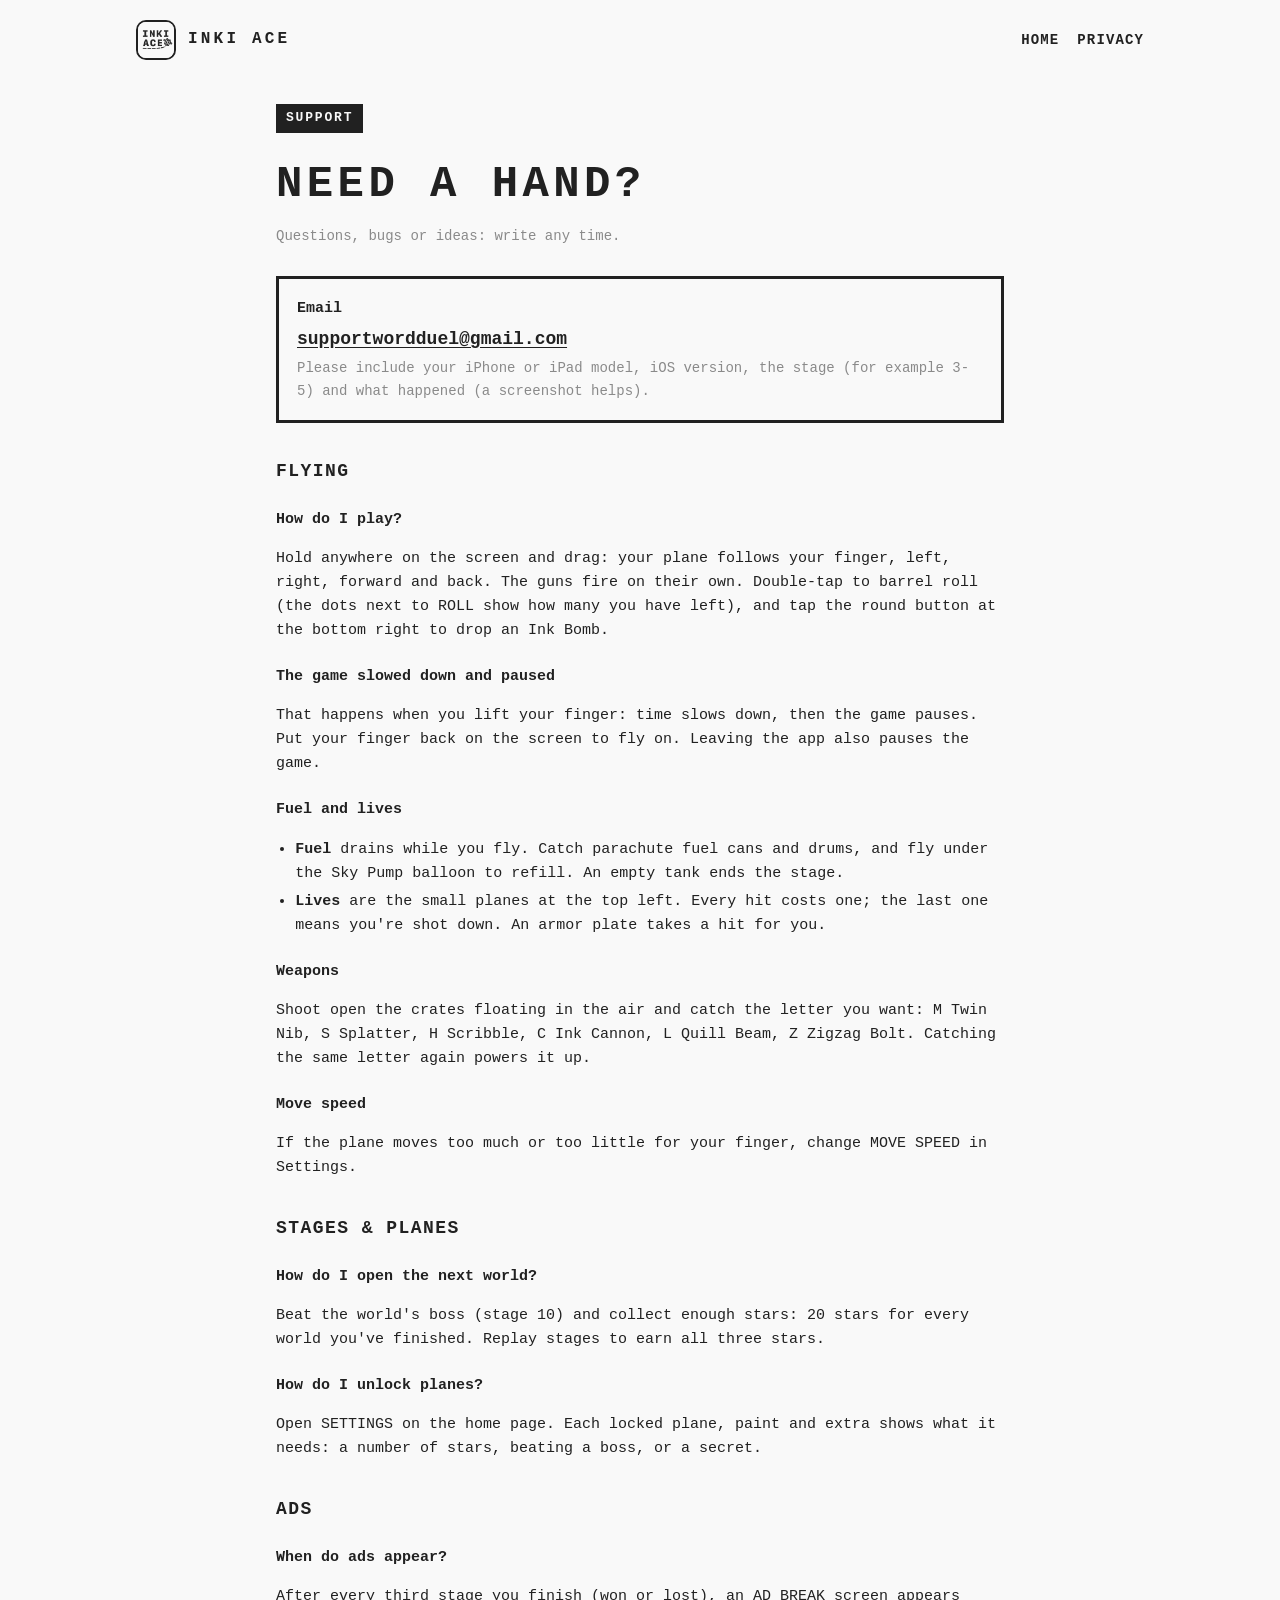
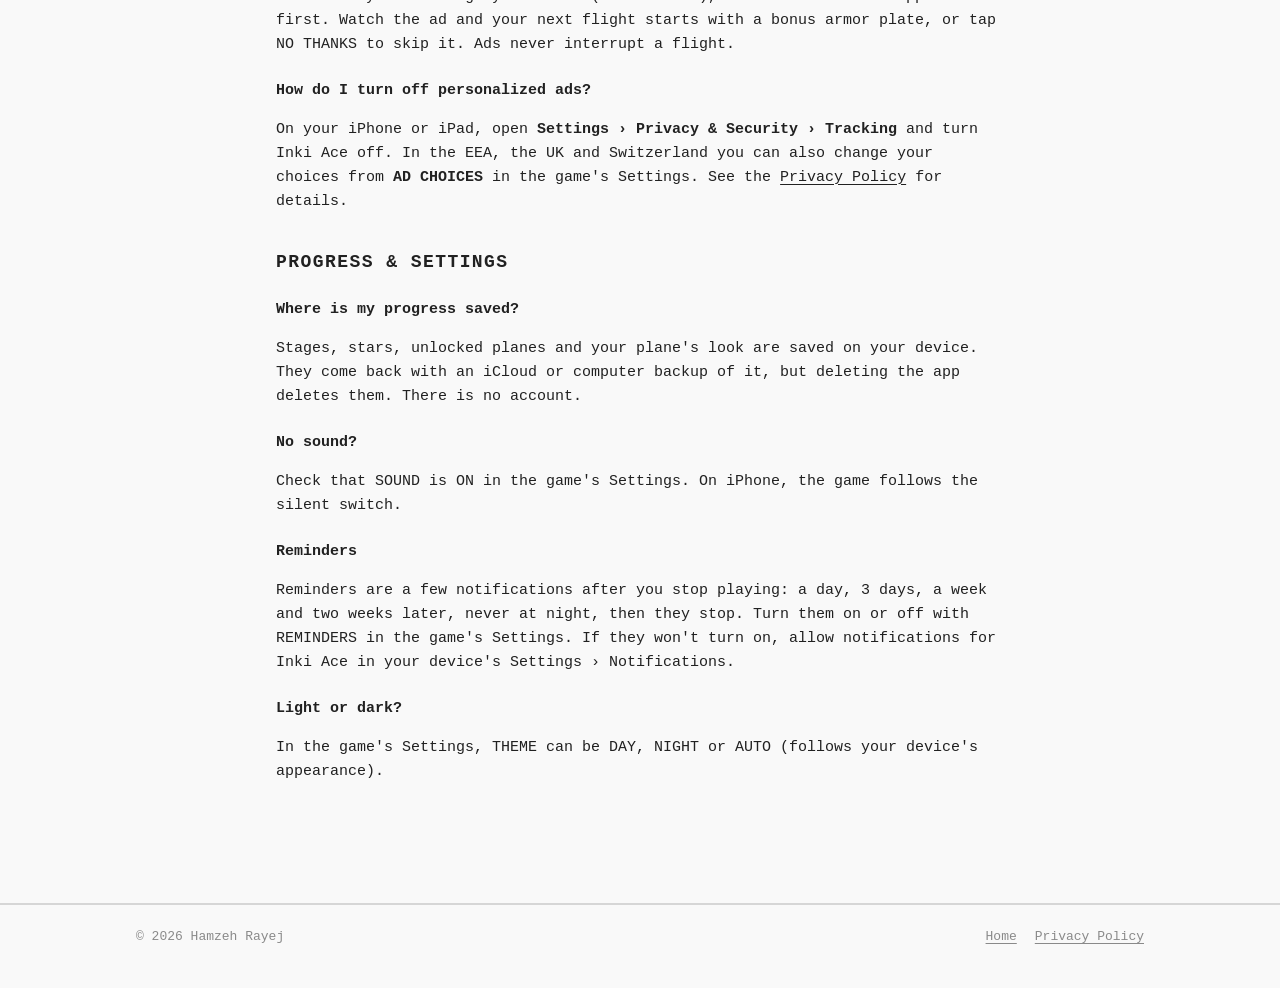
==== support.html @ e33cfc7c "Update Inki Ace site" ====
<!doctype html>
<html lang="en">
<head>
  <meta charset="utf-8">
  <meta name="viewport" content="width=device-width, initial-scale=1">
  <title>Inki Ace Support</title>
  <meta name="description" content="Help with Inki Ace: how to fly, fuel, lives, weapons, ads, progress and how to contact us.">
  <link rel="icon" href="assets/icon.png">
  <link rel="apple-touch-icon" href="assets/apple-touch-icon.png">
  <link rel="stylesheet" href="style.css">
</head>
<body>
  <header class="wrap top">
    <a class="brand" href="./"><img src="assets/icon.png" alt=""><span>INKI ACE</span></a>
    <nav><a href="./">HOME</a><a href="privacy.html">PRIVACY</a></nav>
  </header>

  <main class="wrap narrow page">
    <span class="tag">SUPPORT</span>
    <h1>NEED A HAND?</h1>
    <p class="meta">Questions, bugs or ideas: write any time.</p>

    <div class="note">
      <p><b>Email</b></p>
      <p><a class="mail" href="mailto:supportwordduel@gmail.com?subject=Inki%20Ace">supportwordduel@gmail.com</a></p>
      <p style="color:var(--faint);font-size:14px">Please include your iPhone or iPad model, iOS version, the stage (for example 3-5) and what happened (a screenshot helps).</p>
    </div>

    <h2>FLYING</h2>
    <h3>How do I play?</h3>
    <p>Hold anywhere on the screen and drag: your plane follows your finger, left, right, forward and back. The guns fire on their own. Double-tap to barrel roll (the dots next to ROLL show how many you have left), and tap the round button at the bottom right to drop an Ink Bomb.</p>
    <h3>The game slowed down and paused</h3>
    <p>That happens when you lift your finger: time slows down, then the game pauses. Put your finger back on the screen to fly on. Leaving the app also pauses the game.</p>
    <h3>Fuel and lives</h3>
    <ul>
      <li><b>Fuel</b> drains while you fly. Catch parachute fuel cans and drums, and fly under the Sky Pump balloon to refill. An empty tank ends the stage.</li>
      <li><b>Lives</b> are the small planes at the top left. Every hit costs one; the last one means you're shot down. An armor plate takes a hit for you.</li>
    </ul>
    <h3>Weapons</h3>
    <p>Shoot open the crates floating in the air and catch the letter you want: M Twin Nib, S Splatter, H Scribble, C Ink Cannon, L Quill Beam, Z Zigzag Bolt. Catching the same letter again powers it up.</p>
    <h3>Move speed</h3>
    <p>If the plane moves too much or too little for your finger, change MOVE SPEED in Settings.</p>

    <h2>STAGES &amp; PLANES</h2>
    <h3>How do I open the next world?</h3>
    <p>Beat the world's boss (stage 10) and collect enough stars: 20 stars for every world you've finished. Replay stages to earn all three stars.</p>
    <h3>How do I unlock planes?</h3>
    <p>Open SETTINGS on the home page. Each locked plane, paint and extra shows what it needs: a number of stars, beating a boss, or a secret.</p>

    <h2>ADS</h2>
    <h3>When do ads appear?</h3>
    <p>After every third stage you finish (won or lost), an AD BREAK screen appears first. Watch the ad and your next flight starts with a bonus armor plate, or tap NO THANKS to skip it. Ads never interrupt a flight.</p>
    <h3>How do I turn off personalized ads?</h3>
    <p>On your iPhone or iPad, open <b>Settings › Privacy &amp; Security › Tracking</b> and turn Inki Ace off. In the EEA, the UK and Switzerland you can also change your choices from <b>AD CHOICES</b> in the game's Settings. See the <a href="privacy.html">Privacy Policy</a> for details.</p>

    <h2>PROGRESS &amp; SETTINGS</h2>
    <h3>Where is my progress saved?</h3>
    <p>Stages, stars, unlocked planes and your plane's look are saved on your device. They come back with an iCloud or computer backup of it, but deleting the app deletes them. There is no account.</p>
    <h3>No sound?</h3>
    <p>Check that SOUND is ON in the game's Settings. On iPhone, the game follows the silent switch.</p>
    <h3>Reminders</h3>
    <p>Reminders are a few notifications after you stop playing: a day, 3 days, a week and two weeks later, never at night, then they stop. Turn them on or off with REMINDERS in the game's Settings. If they won't turn on, allow notifications for Inki Ace in your device's Settings › Notifications.</p>
    <h3>Light or dark?</h3>
    <p>In the game's Settings, THEME can be DAY, NIGHT or AUTO (follows your device's appearance).</p>
  </main>

  <footer>
    <div class="wrap">
      <span>© 2026 Hamzeh Rayej</span>
      <nav><a href="./">Home</a><a href="privacy.html">Privacy Policy</a></nav>
    </div>
  </footer>
</body>
</html>
---- style.css ----
/* Inki Ace site: ink on paper, like the game (same look as the Inki Run site). */
:root {
  --paper: #f9f9f9;
  --ink: #212121;
  --faint: #8a8a8a;
  --line: #d6d6d6;
  --mono: ui-monospace, "SF Mono", SFMono-Regular, Menlo, Consolas, "Liberation Mono", monospace;
  color-scheme: light dark;
}
@media (prefers-color-scheme: dark) {
  :root { --paper: #141414; --ink: #efefef; --faint: #8f8f8f; --line: #333; }
}

* { box-sizing: border-box; }
html { -webkit-text-size-adjust: 100%; }
body {
  margin: 0;
  background: var(--paper);
  color: var(--ink);
  font: 16px/1.6 var(--mono);
}
a { color: inherit; text-underline-offset: 3px; }
img, video { max-width: 100%; display: block; }

.wrap { max-width: 1040px; margin: 0 auto; padding: 0 16px; }
.narrow { max-width: 760px; }

/* Header */
.top { display: flex; align-items: center; justify-content: space-between; gap: 16px; padding: 20px 16px; }
.brand { display: flex; align-items: center; gap: 12px; text-decoration: none; font-weight: 800; letter-spacing: 0.2em; }
.brand img { width: 40px; height: 40px; border-radius: 10px; border: 2px solid var(--ink); }
.top nav { display: flex; gap: 18px; font-size: 14px; font-weight: 700; letter-spacing: 0.08em; }
.top nav a { text-decoration: none; }
.top nav a:hover { text-decoration: underline; }

/* Ink box, like the in-game tags and captions */
.tag {
  display: inline-block;
  background: var(--ink);
  color: var(--paper);
  font-weight: 800;
  letter-spacing: 0.14em;
  padding: 4px 10px;
  font-size: 13px;
}

/* Hero */
.hero { padding: 40px 16px 28px; text-align: center; }
.hero h1 { font-size: clamp(40px, 9vw, 88px); line-height: 1; letter-spacing: 0.12em; margin: 18px 0 10px; font-weight: 800; }
.hero .lede { color: var(--faint); font-size: clamp(15px, 2.4vw, 18px); margin: 0 auto 26px; max-width: 34em; }
.btn {
  display: inline-flex; align-items: center; gap: 10px;
  border: 3px solid var(--ink); background: var(--ink); color: var(--paper);
  padding: 12px 22px; font: 800 15px var(--mono); letter-spacing: 0.12em; text-decoration: none;
}
.btn.ghost { background: transparent; color: var(--ink); }
.btn[aria-disabled="true"] { cursor: default; }

.frame { border: 3px solid var(--ink); background: var(--paper); }
.video { margin: 34px auto 0; aspect-ratio: 1280 / 592; }
.video video { width: 100%; height: 100%; object-fit: cover; }

/* Sections */
section { margin-top: 64px; }
section > h2 { font-size: clamp(22px, 4vw, 30px); letter-spacing: 0.12em; margin: 12px 0 18px; }
.grid { display: grid; gap: 18px; grid-template-columns: repeat(auto-fit, minmax(230px, 1fr)); }
.card { border: 3px solid var(--ink); padding: 16px 18px; }
.card h3 { margin: 0 0 6px; font-size: 15px; letter-spacing: 0.1em; }
.card p { margin: 0; color: var(--faint); font-size: 14px; }

.rules { display: grid; gap: 0; border: 3px solid var(--ink); }
.rule { display: grid; grid-template-columns: minmax(120px, 1fr) 2fr; border-top: 2px solid var(--line); }
.rule:first-child { border-top: 0; }
.rule b, .rule span { padding: 12px 16px; }
.rule b { letter-spacing: 0.08em; font-size: 14px; }
.rule span { color: var(--faint); font-size: 14px; }

.shots { display: grid; gap: 18px; grid-template-columns: repeat(auto-fit, minmax(190px, 1fr)); }
.shots img { width: 100%; height: auto; border: 3px solid var(--ink); border-radius: 22px; }
.hero .phone { width: min(300px, 72vw); margin: 34px auto 0; border: 3px solid var(--ink); border-radius: 30px; }

/* Text pages */
.page { padding: 24px 16px 40px; }
.page h1 { font-size: clamp(28px, 6vw, 44px); letter-spacing: 0.1em; margin: 16px 0 6px; }
.page .meta { color: var(--faint); font-size: 14px; margin: 0 0 28px; }
.page h2 { font-size: 18px; letter-spacing: 0.08em; margin: 34px 0 8px; }
.page h3 { font-size: 15px; margin: 22px 0 4px; }
.page p, .page li { font-size: 15px; }
.page ul { padding-left: 1.2em; }
.page li { margin: 4px 0; }
.note { border: 3px solid var(--ink); padding: 14px 18px; margin: 18px 0; }
.note p { margin: 4px 0; }
.mail { font-weight: 800; font-size: 18px; word-break: break-all; }

footer { border-top: 2px solid var(--line); margin-top: 64px; padding: 22px 0 40px; color: var(--faint); font-size: 13px; }
footer .wrap { display: flex; flex-wrap: wrap; gap: 8px 22px; justify-content: space-between; }
footer nav { display: flex; gap: 18px; }

@media (max-width: 520px) {
  .top nav { gap: 12px; font-size: 13px; }
  .brand span { display: none; }
  .rule { grid-template-columns: 1fr; }
  .rule span { padding-top: 0; }
}
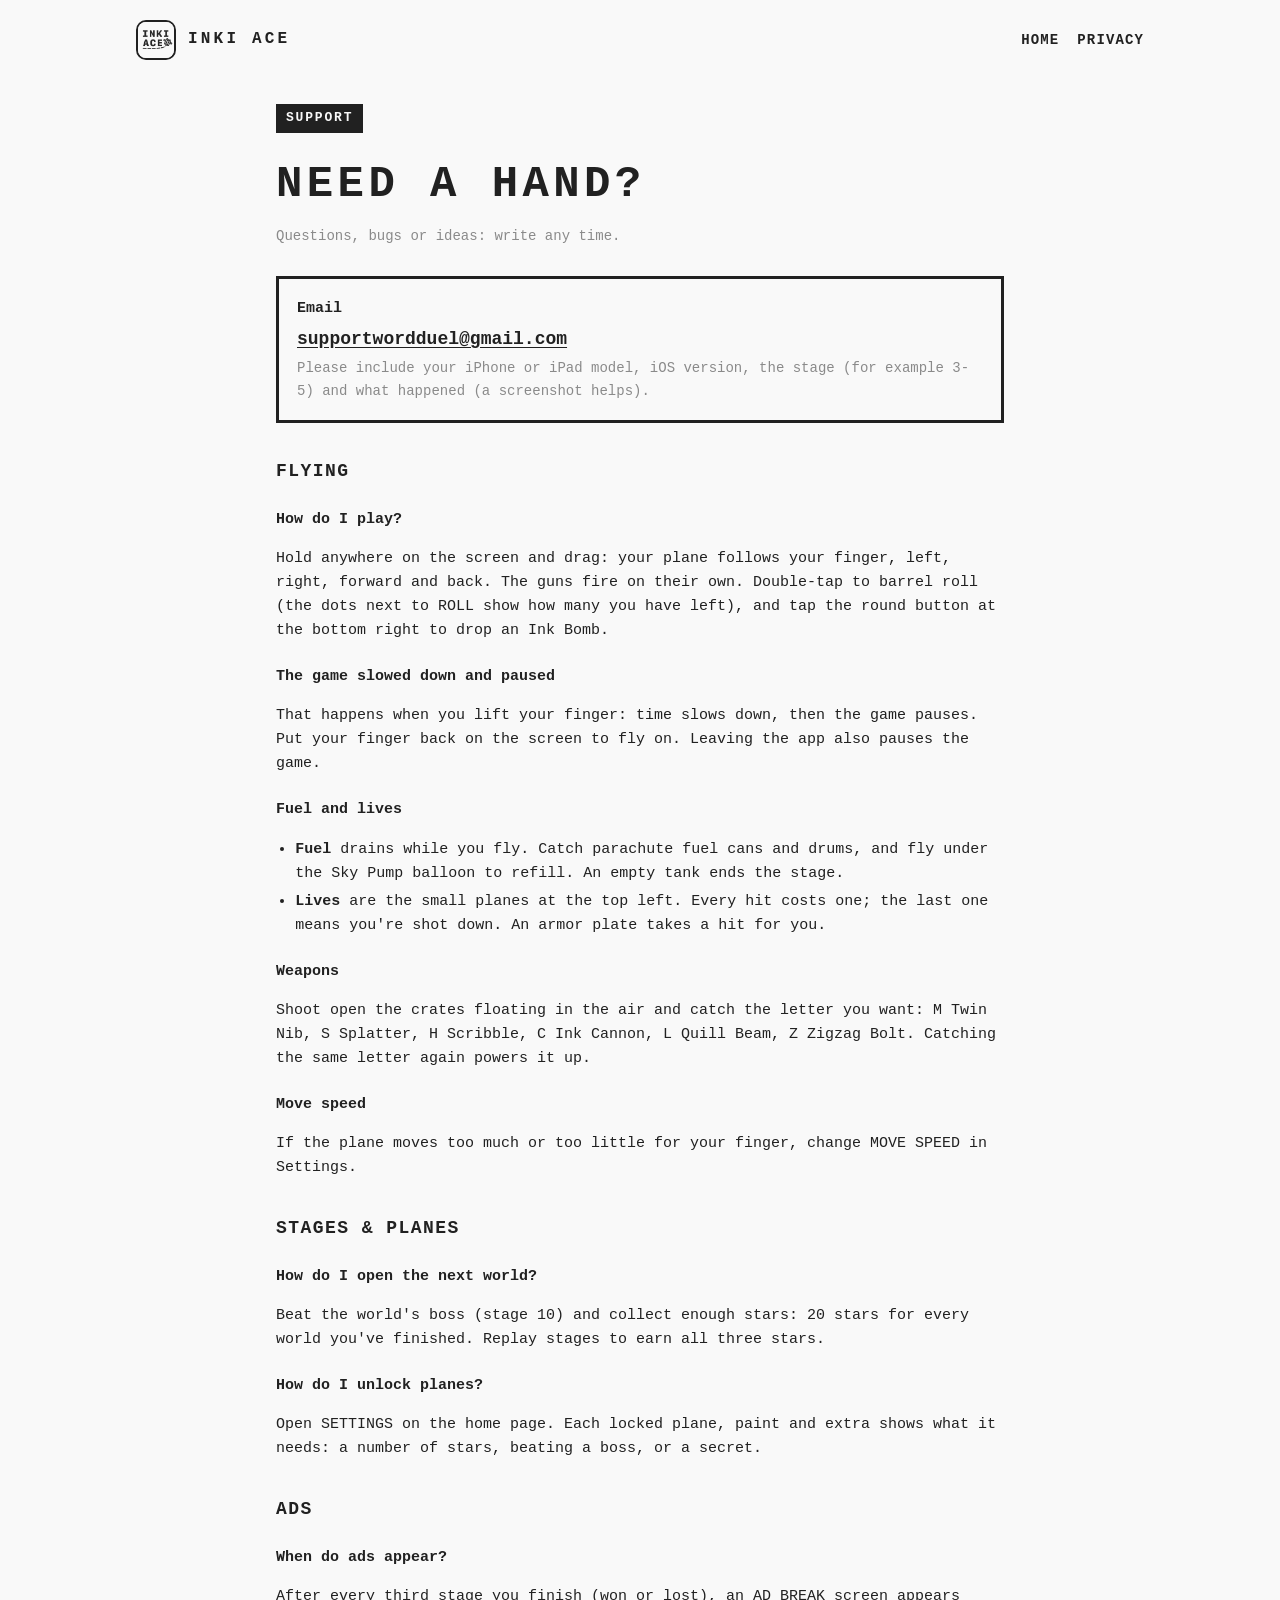
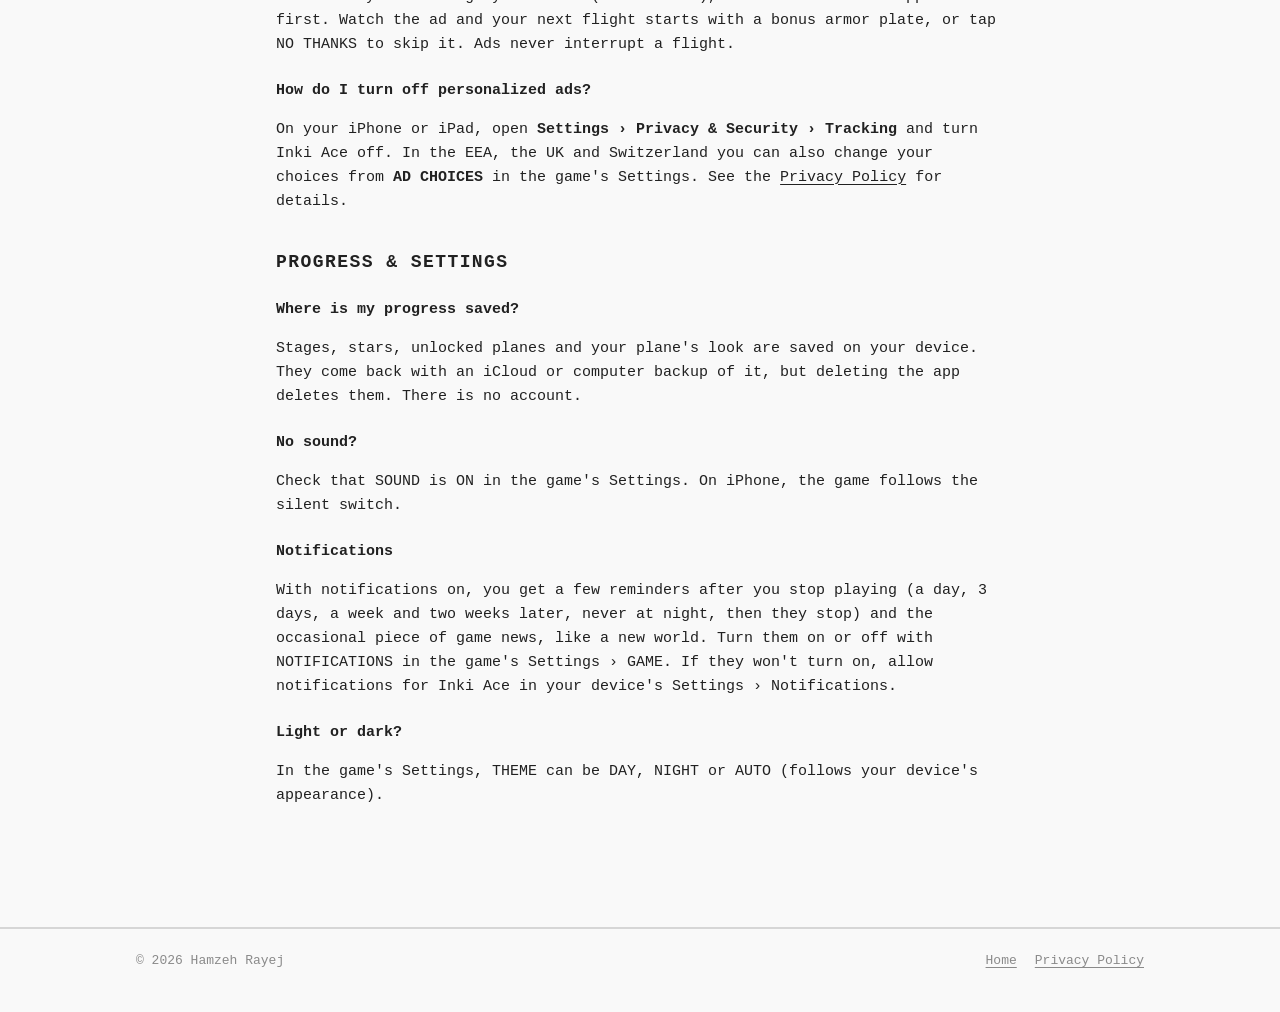
==== commit 2deac919: "Update Inki Ace site" ====
--- a/support.html
+++ b/support.html
@@ -58,8 +58,8 @@
     <p>Stages, stars, unlocked planes and your plane's look are saved on your device. They come back with an iCloud or computer backup of it, but deleting the app deletes them. There is no account.</p>
     <h3>No sound?</h3>
     <p>Check that SOUND is ON in the game's Settings. On iPhone, the game follows the silent switch.</p>
-    <h3>Reminders</h3>
-    <p>Reminders are a few notifications after you stop playing: a day, 3 days, a week and two weeks later, never at night, then they stop. Turn them on or off with REMINDERS in the game's Settings. If they won't turn on, allow notifications for Inki Ace in your device's Settings › Notifications.</p>
+    <h3>Notifications</h3>
+    <p>With notifications on, you get a few reminders after you stop playing (a day, 3 days, a week and two weeks later, never at night, then they stop) and the occasional piece of game news, like a new world. Turn them on or off with NOTIFICATIONS in the game's Settings › GAME. If they won't turn on, allow notifications for Inki Ace in your device's Settings › Notifications.</p>
     <h3>Light or dark?</h3>
     <p>In the game's Settings, THEME can be DAY, NIGHT or AUTO (follows your device's appearance).</p>
   </main>
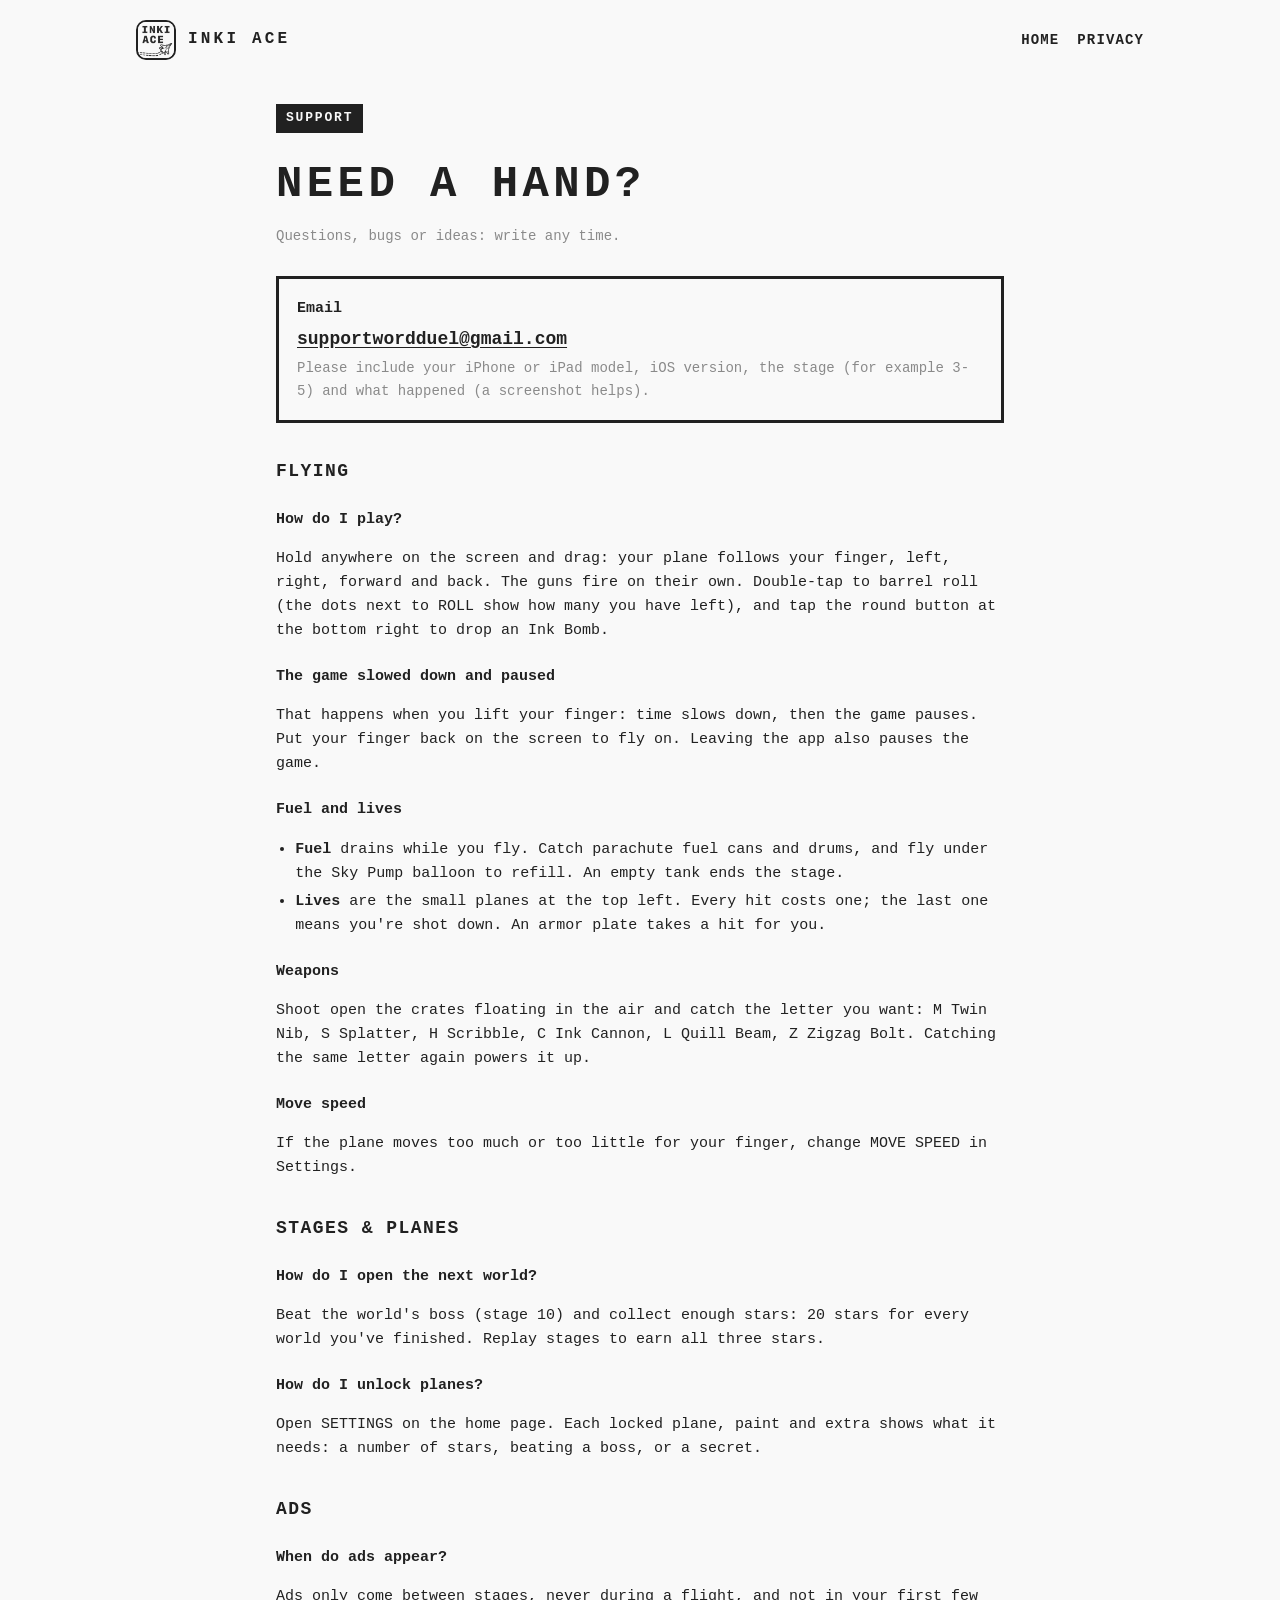
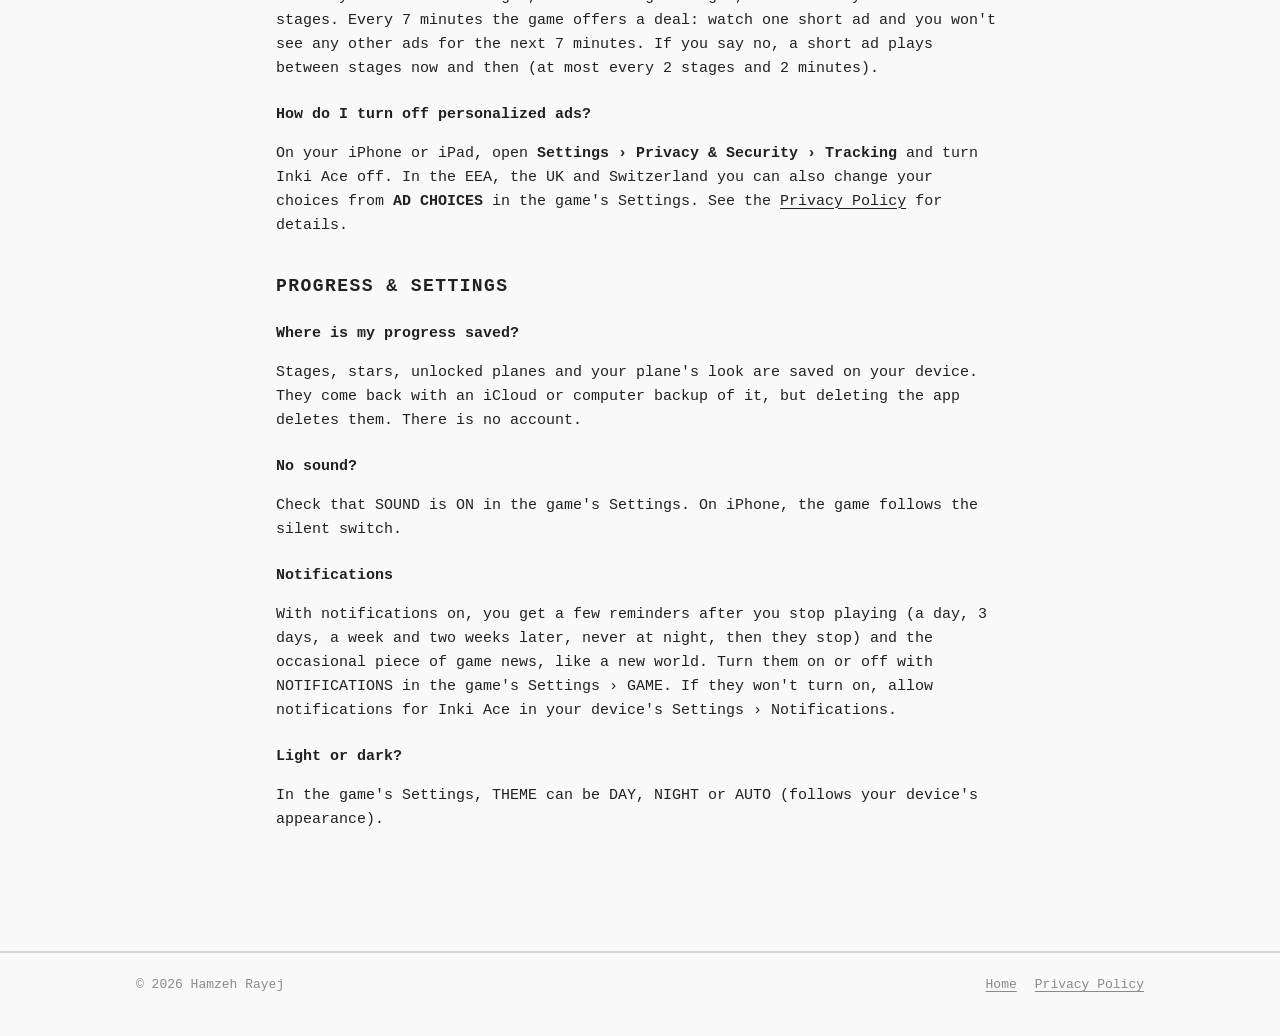
==== commit 67580d5d: "Update Inki Ace site" ====
--- a/support.html
+++ b/support.html
@@ -49,7 +49,7 @@
 
     <h2>ADS</h2>
     <h3>When do ads appear?</h3>
-    <p>After every third stage you finish (won or lost), an AD BREAK screen appears first. Watch the ad and your next flight starts with a bonus armor plate, or tap NO THANKS to skip it. Ads never interrupt a flight.</p>
+    <p>Ads only come between stages, never during a flight, and not in your first few stages. Every 7 minutes the game offers a deal: watch one short ad and you won't see any other ads for the next 7 minutes. If you say no, a short ad plays between stages now and then (at most every 2 stages and 2 minutes).</p>
     <h3>How do I turn off personalized ads?</h3>
     <p>On your iPhone or iPad, open <b>Settings › Privacy &amp; Security › Tracking</b> and turn Inki Ace off. In the EEA, the UK and Switzerland you can also change your choices from <b>AD CHOICES</b> in the game's Settings. See the <a href="privacy.html">Privacy Policy</a> for details.</p>
 
